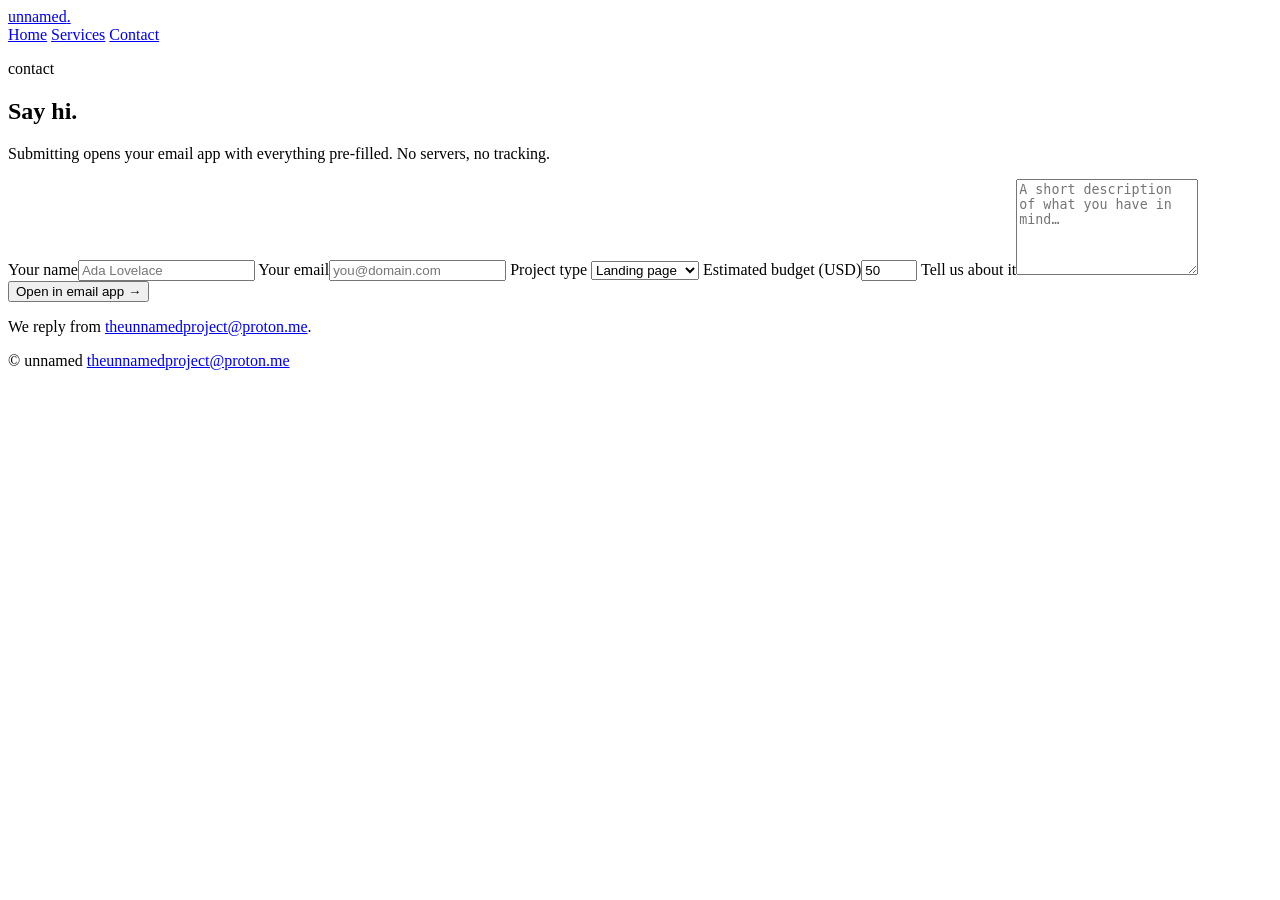
==== contact.html @ 426fadc6 "Add files via upload" ====
<!doctype html>
<html lang="en">
<head>
<meta charset="utf-8" />
<meta name="viewport" content="width=device-width,initial-scale=1" />
<title>Contact — unnamed</title>
<meta name="description" content="Get in touch with unnamed. Opens your email app — no servers, no tracking." />
<link rel="stylesheet" href="/site/styles.css" />
</head>
<body>
<header class="nav">
  <a class="brand" href="/index.html">unnamed<span>.</span></a>
  <nav>
    <a href="/index.html">Home</a>
    <a href="/site/services.html">Services</a>
    <a href="/site/contact.html" class="active">Contact</a>
  </nav>
</header>

<main class="container">
  <section class="page-head reveal">
    <p class="kicker">contact</p>
    <h1>Say hi.</h1>
    <p class="lead">Submitting opens your email app with everything pre-filled. No servers, no tracking.</p>
  </section>

  <form id="contactForm" class="contact reveal" novalidate>
    <label class="field"><span>Your name</span><input required name="name" type="text" placeholder="Ada Lovelace" /></label>
    <label class="field"><span>Your email</span><input required name="email" type="email" placeholder="you@domain.com" /></label>
    <label class="field"><span>Project type</span>
      <select name="type">
        <option>Landing page</option>
        <option>Brand site</option>
        <option>Web app MVP</option>
        <option>Redesign</option>
        <option>Other</option>
      </select>
    </label>
    <label class="field"><span>Estimated budget (USD)</span><input name="budget" type="number" min="50" max="200" value="50" /></label>
    <label class="field full"><span>Tell us about it</span><textarea required name="message" rows="6" placeholder="A short description of what you have in mind…"></textarea></label>
    <button class="btn primary" type="submit">Open in email app →</button>
    <p class="muted small">We reply from <a href="mailto:theunnamedproject@proton.me">theunnamedproject@proton.me</a>.</p>
  </form>
</main>

<footer class="foot">
  <span>© <span id="yr"></span> unnamed</span>
  <a href="mailto:theunnamedproject@proton.me">theunnamedproject@proton.me</a>
</footer>

<script src="/site/main.js"></script>
<script src="/site/contact.js"></script>
</body>
</html>
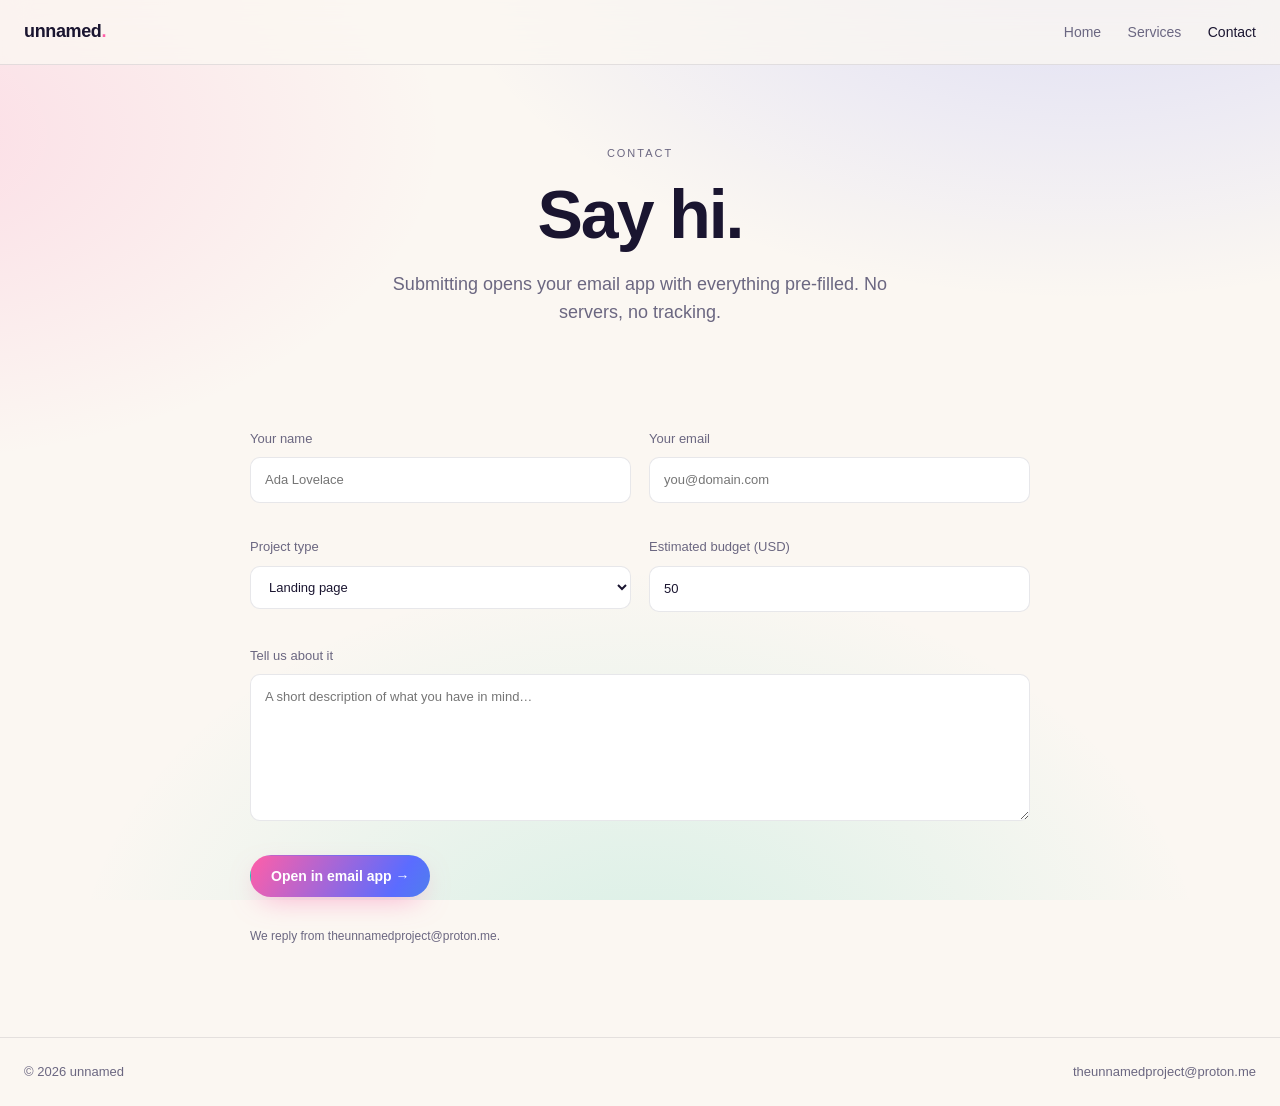
==== commit c82cb24a: "Add files via upload" ====
--- a/contact.html
+++ b/contact.html
@@ -5,15 +5,15 @@
 <meta name="viewport" content="width=device-width,initial-scale=1" />
 <title>Contact — unnamed</title>
 <meta name="description" content="Get in touch with unnamed. Opens your email app — no servers, no tracking." />
-<link rel="stylesheet" href="/site/styles.css" />
+<link rel="stylesheet" href="styles.css" />
 </head>
 <body>
 <header class="nav">
-  <a class="brand" href="/index.html">unnamed<span>.</span></a>
+  <a class="brand" href="index.html">unnamed<span>.</span></a>
   <nav>
-    <a href="/index.html">Home</a>
-    <a href="/site/services.html">Services</a>
-    <a href="/site/contact.html" class="active">Contact</a>
+    <a href="index.html">Home</a>
+    <a href="services.html">Services</a>
+    <a href="contact.html" class="active">Contact</a>
   </nav>
 </header>
 
@@ -48,7 +48,7 @@
   <a href="mailto:theunnamedproject@proton.me">theunnamedproject@proton.me</a>
 </footer>
 
-<script src="/site/main.js"></script>
-<script src="/site/contact.js"></script>
+<script src="main.js"></script>
+<script src="contact.js"></script>
 </body>
 </html>
--- a/styles.css
+++ b/styles.css
@@ -0,0 +1,145 @@
+:root{
+  --bg:#fbf7f2;            /* warm cream */
+  --bg-2:#ffffff;          /* card surface */
+  --fg:#1a1530;            /* deep ink */
+  --muted:#6b6781;
+  --line:rgba(26,21,48,.10);
+  --accent:#ff5fa8;        /* pink */
+  --accent-2:#5b6cff;      /* indigo */
+  --accent-3:#1fc7a3;      /* mint */
+  --accent-4:#ffb648;      /* warm yellow */
+  --grad-hero:linear-gradient(120deg,#ff5fa8 0%,#5b6cff 45%,#1fc7a3 100%);
+  --grad-bar:linear-gradient(90deg,#ff5fa8,#ffb648,#1fc7a3);
+  --radius:14px;
+  --maxw:1100px;
+  --ease:cubic-bezier(.2,.7,.2,1);
+}
+*{box-sizing:border-box}
+html,body{margin:0;padding:0;color:var(--fg);font-family:-apple-system,BlinkMacSystemFont,"Inter","Segoe UI",sans-serif;line-height:1.55;-webkit-font-smoothing:antialiased}
+body{
+  background:
+    radial-gradient(1100px 650px at 85% -10%, rgba(91,108,255,.20), transparent 60%),
+    radial-gradient(950px 550px at -10% 15%, rgba(255,95,168,.18), transparent 60%),
+    radial-gradient(950px 700px at 50% 110%, rgba(31,199,163,.16), transparent 60%),
+    var(--bg);
+  background-attachment: fixed;
+}
+a{color:inherit;text-decoration:none}
+img{max-width:100%;display:block}
+::selection{background:var(--accent);color:#fff}
+
+html{scroll-behavior:smooth}
+
+/* Layout */
+.container{max-width:var(--maxw);margin:0 auto;padding:0 24px}
+main{padding-bottom:80px}
+
+/* Nav */
+.nav{position:sticky;top:0;z-index:20;display:flex;align-items:center;justify-content:space-between;
+  padding:18px 24px;background:rgba(251,247,242,.75);backdrop-filter:blur(14px);border-bottom:1px solid var(--line)}
+.brand{font-weight:600;letter-spacing:-.02em;font-size:18px}
+.brand span{color:var(--accent)}
+.nav nav a{margin-left:22px;font-size:14px;color:var(--muted);transition:color .25s var(--ease)}
+.nav nav a:hover,.nav nav a.active{color:var(--fg)}
+
+/* Hero */
+.hero{position:relative;overflow:hidden;padding:120px 24px 140px;text-align:center}
+.hero-inner{position:relative;max-width:820px;margin:0 auto;z-index:1}
+.kicker{text-transform:uppercase;letter-spacing:.18em;font-size:11px;color:var(--muted);margin:0 0 18px}
+h1{font-size:clamp(44px,7vw,84px);line-height:1.02;letter-spacing:-.03em;margin:0 0 22px;font-weight:600}
+.grad{background:var(--grad-hero);-webkit-background-clip:text;background-clip:text;color:transparent;background-size:200% 200%;animation:shimmer 8s ease-in-out infinite}
+@keyframes shimmer{0%,100%{background-position:0% 50%}50%{background-position:100% 50%}}
+.lead{font-size:clamp(16px,1.6vw,18px);color:var(--muted);max-width:560px;margin:0 auto 32px}
+.cta-row{display:flex;gap:12px;justify-content:center;flex-wrap:wrap}
+
+/* Buttons */
+.btn{display:inline-flex;align-items:center;gap:6px;padding:12px 20px;border-radius:999px;font-size:14px;
+  border:1px solid var(--line);transition:transform .25s var(--ease),background .25s var(--ease),color .25s var(--ease);cursor:pointer}
+.btn:hover{transform:translateY(-2px)}
+.btn.primary{background:var(--grad-hero);background-size:180% 180%;color:#fff;border-color:transparent;font-weight:700;box-shadow:0 10px 28px -10px rgba(255,95,168,.55);transition:transform .25s var(--ease),background-position .5s var(--ease),box-shadow .25s var(--ease)}
+.btn.primary:hover{background-position:100% 50%;box-shadow:0 14px 34px -10px rgba(91,108,255,.55)}
+.btn.ghost{background:rgba(255,255,255,.6);color:var(--fg);backdrop-filter:blur(8px)}
+.btn.ghost:hover{background:#fff}
+.btn.block{display:flex;justify-content:center;width:100%;margin-top:16px}
+
+/* Orbs */
+.orb{position:absolute;border-radius:50%;filter:blur(90px);opacity:.55;pointer-events:none;animation:float 14s ease-in-out infinite}
+.orb-1{width:380px;height:380px;background:var(--accent);top:-90px;left:-70px}
+.orb-2{width:440px;height:440px;background:var(--accent-2);bottom:-130px;right:-90px;animation-delay:-7s}
+.orb-3{position:absolute;width:300px;height:300px;border-radius:50%;filter:blur(90px);opacity:.45;background:var(--accent-3);top:30%;right:20%;animation:float 16s ease-in-out infinite;animation-delay:-3s;pointer-events:none}
+@keyframes float{0%,100%{transform:translateY(0)}50%{transform:translateY(30px)}}
+
+/* Cards grid */
+.grid-3{display:grid;grid-template-columns:repeat(3,1fr);gap:18px;margin:40px auto}
+@media(max-width:760px){.grid-3{grid-template-columns:1fr}}
+.card{position:relative;padding:26px;border:1px solid var(--line);border-radius:var(--radius);background:linear-gradient(180deg,var(--bg-2),transparent);transition:transform .35s var(--ease),border-color .35s var(--ease),box-shadow .35s var(--ease);overflow:hidden}
+.card::before{content:"";position:absolute;inset:0;border-radius:inherit;padding:1px;background:var(--grad-hero);-webkit-mask:linear-gradient(#000 0 0) content-box,linear-gradient(#000 0 0);-webkit-mask-composite:xor;mask-composite:exclude;opacity:0;transition:opacity .35s var(--ease);pointer-events:none}
+.card:hover{transform:translateY(-4px);box-shadow:0 18px 40px -22px rgba(124,140,255,.55)}
+.card:hover::before{opacity:.9}
+.card:nth-child(3n+1) h3{color:var(--accent)}
+.card:nth-child(3n+2) h3{color:var(--accent-2)}
+.card:nth-child(3n+3) h3{color:var(--accent-3)}
+.card h3{margin:0 0 8px;font-weight:600;letter-spacing:-.01em}
+.card p{margin:0;color:var(--muted);font-size:14px}
+
+/* Bands */
+.band{padding:80px 24px;text-align:center}
+.band h2{font-size:clamp(28px,4vw,42px);letter-spacing:-.02em;margin:0 0 10px;font-weight:600}
+.muted{color:var(--muted)}
+.small{font-size:12px}
+
+/* Page heads */
+.page-head{padding:80px 0 30px;text-align:center;max-width:680px;margin:0 auto}
+.page-head h1{font-size:clamp(40px,6vw,68px)}
+
+/* Estimator */
+.estimator{margin:60px auto;border:1px solid var(--line);border-radius:20px;padding:36px;background:rgba(255,255,255,.78);backdrop-filter:blur(10px);box-shadow:0 20px 50px -30px rgba(26,21,48,.25)}
+.est-head{text-align:center;margin-bottom:28px}
+.est-head h2{font-size:clamp(26px,3.5vw,38px);letter-spacing:-.02em;margin:6px 0 6px;font-weight:600}
+.est-grid{display:grid;grid-template-columns:1.4fr 1fr;gap:28px}
+@media(max-width:760px){.est-grid{grid-template-columns:1fr}}
+.field{display:flex;flex-direction:column;gap:8px;margin-bottom:16px;font-size:13px;color:var(--muted)}
+.field.full{grid-column:1/-1}
+.field input,.field select,.field textarea{
+  background:#fff;color:var(--fg);border:1px solid var(--line);border-radius:10px;padding:12px 14px;font:inherit;outline:none;
+  transition:border-color .2s var(--ease),box-shadow .2s var(--ease)}
+.field input:focus,.field select:focus,.field textarea:focus{border-color:var(--accent-2);box-shadow:0 0 0 3px rgba(124,140,255,.22)}
+.field input[type=range]{padding:0;background:transparent;border:none;accent-color:var(--accent)}
+.addons{border:1px dashed var(--line);border-radius:12px;padding:16px;margin:0}
+.addons legend{padding:0 6px;font-size:12px;color:var(--muted);text-transform:uppercase;letter-spacing:.15em}
+.addons label{display:flex;align-items:center;gap:10px;padding:8px 0;font-size:14px;color:var(--fg);cursor:pointer}
+.addons em{margin-left:auto;color:var(--muted);font-style:normal;font-size:12px}
+.addons input[type=checkbox]{accent-color:var(--accent);width:16px;height:16px}
+
+.est-result{position:sticky;top:90px;align-self:start;border:1px solid var(--line);border-radius:16px;padding:24px;background:#fff;text-align:center;box-shadow:0 14px 36px -22px rgba(26,21,48,.25)}
+.price{font-size:64px;letter-spacing:-.04em;font-weight:700;margin:6px 0 14px;display:flex;justify-content:center;align-items:flex-start;gap:2px}
+.price .currency{font-size:24px;color:var(--muted);margin-top:14px}
+#total{transition:transform .25s var(--ease);display:inline-block;color:black}
+.bar{height:6px;background:rgba(26,21,48,.08);border-radius:99px;overflow:hidden;margin:6px 0 12px}
+.bar-fill{height:100%;width:0;background:var(--grad-bar);transition:width .4s var(--ease)}
+.price{background:var(--grad-hero);-webkit-background-clip:text;background-clip:text;color:transparent}
+.price .currency{-webkit-text-fill-color:var(--muted)}
+
+/* Contact */
+.contact{display:grid;grid-template-columns:1fr 1fr;gap:18px;max-width:780px;margin:40px auto 80px}
+@media(max-width:640px){.contact{grid-template-columns:1fr}}
+.contact .full,.contact button,.contact > p{grid-column:1/-1}
+.contact button{justify-self:start}
+
+/* Footer */
+.foot{display:flex;justify-content:space-between;align-items:center;padding:24px;border-top:1px solid var(--line);color:var(--muted);font-size:13px;flex-wrap:wrap;gap:10px}
+.foot a:hover{color:var(--fg)}
+
+/* Reveal anim */
+.reveal{opacity:0;transform:translateY(20px);transition:opacity .8s var(--ease),transform .8s var(--ease)}
+.reveal.in{opacity:1;transform:none}
+
+/* Hide any stray Lovable badge if injected */
+[data-lovable-badge],#lovable-badge,a[href*="lovable.dev"][target="_blank"][class*="badge" i]{display:none!important}
+
+/* About blurb */
+.about{max-width:760px;text-align:center;padding:60px 24px 20px}
+.kicker.center{text-align:center}
+.about-title{font-size:clamp(26px,3.6vw,38px);letter-spacing:-.02em;margin:6px 0 18px;font-weight:600}
+.about-text{color:var(--muted);font-size:17px;line-height:1.7}
+.about-text strong{color:var(--fg)}
